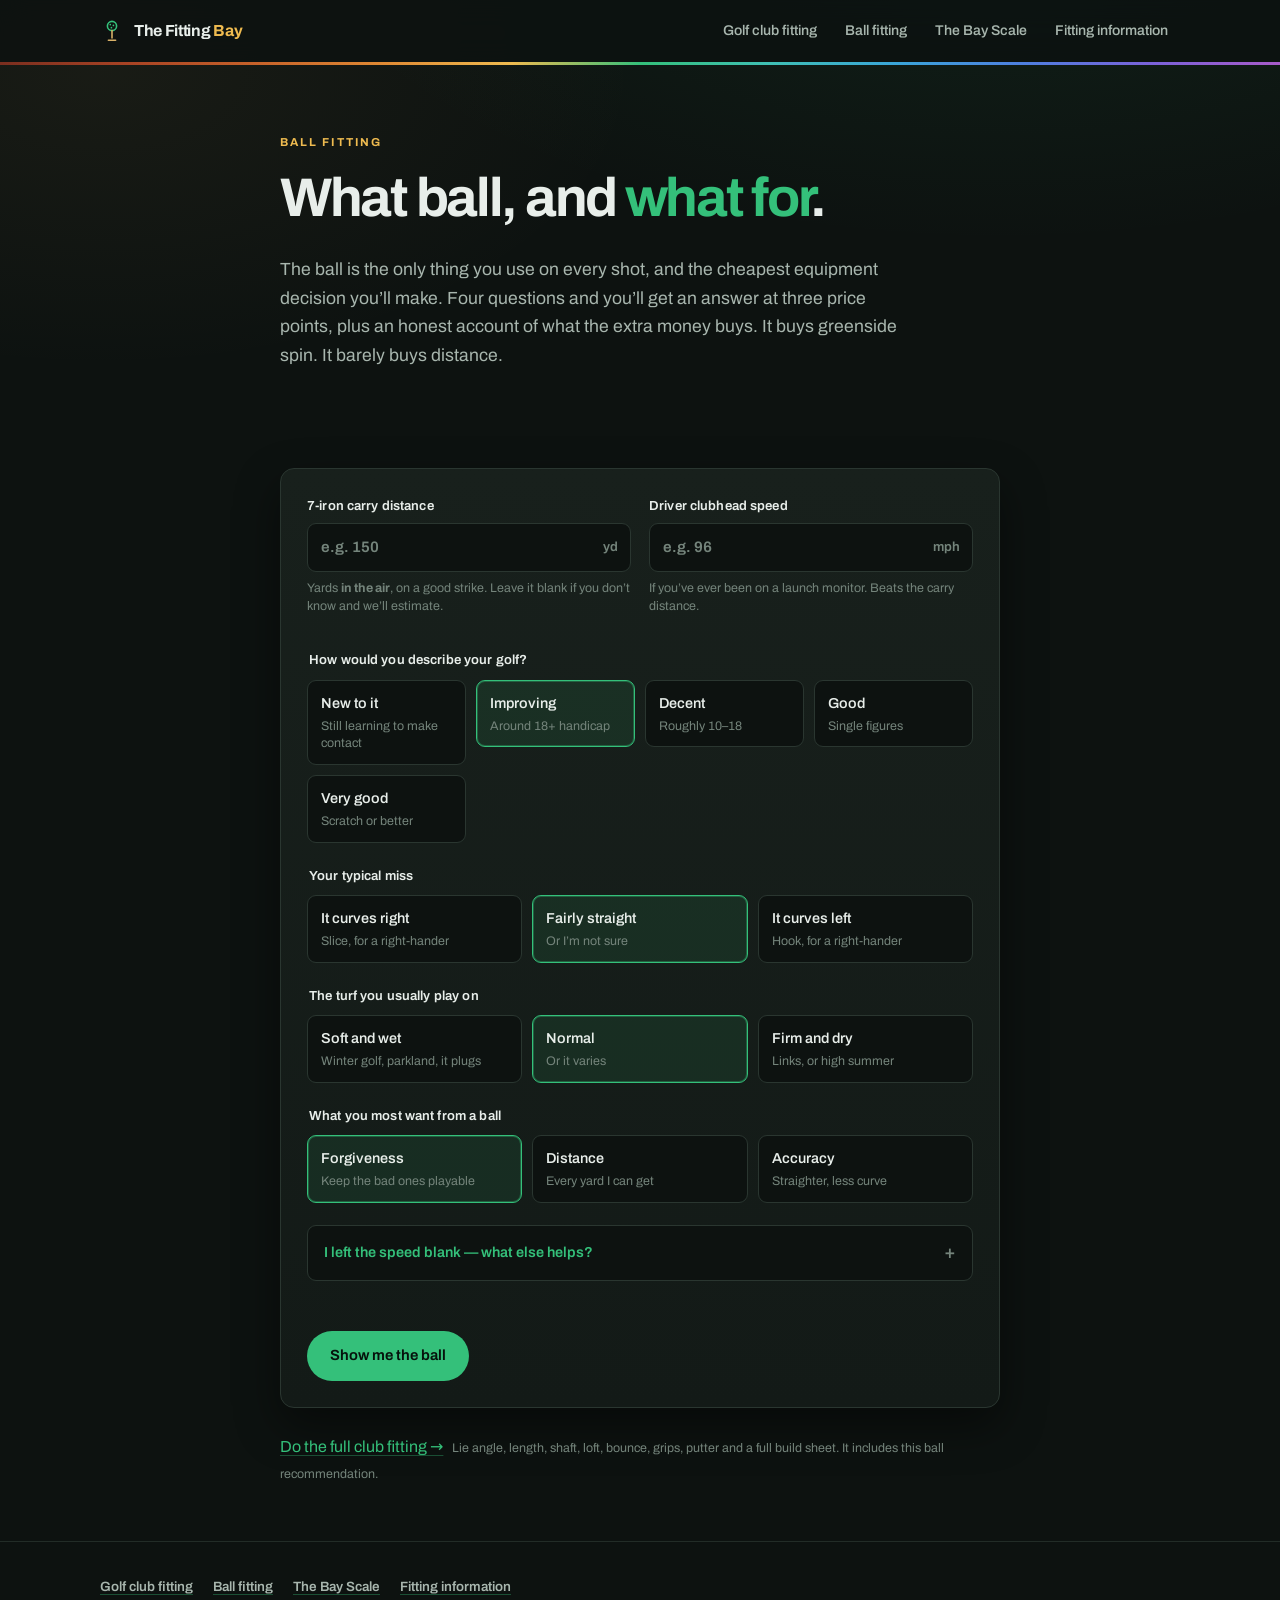
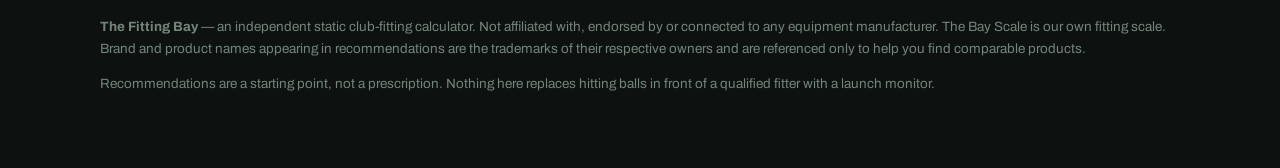
==== ball-fitting.html @ 331832bf "Ball fitting gets its own page, and the nav says what each tool is "Fitting tool" did not distinguis" ====
<!DOCTYPE html>
<html lang="en">
<head>
<meta charset="utf-8">
<meta name="viewport" content="width=device-width, initial-scale=1">
<title>Golf Ball Fitting — The Fitting Bay</title>
<meta name="description" content="A free golf ball fitting. Four questions and you get a ball recommendation at three price points, with what the extra money actually buys — greenside spin, not distance.">
<link rel="icon" href="favicon.svg?v=1" type="image/svg+xml">
<link rel="canonical" href="https://fittingbay.com/ball-fitting.html">
<meta property="og:type" content="website">
<meta property="og:site_name" content="The Fitting Bay">
<meta property="og:url" content="https://fittingbay.com/ball-fitting.html">
<meta property="og:title" content="Golf Ball Fitting — what you're actually paying for">
<meta property="og:description" content="Four questions. A ball recommendation at three price points, and an honest account of what the extra money buys.">
<meta property="og:image" content="https://fittingbay.com/og-image.png">
<meta name="twitter:card" content="summary_large_image">
<meta name="twitter:title" content="Golf Ball Fitting — The Fitting Bay">
<meta name="twitter:description" content="Four questions. A ball at three price points, and what the extra money actually buys.">
<meta name="theme-color" content="#0d1210">
<link rel="preload" href="fonts/archivo-latin.woff2" as="font" type="font/woff2" crossorigin>
<link rel="stylesheet" href="css/styles.css?v=6c5ef1ed">
</head>
<body>

<a class="skip-link" href="#top">Skip to content</a>

<header class="site-header">
  <div class="wrap">
    <a class="brand" href="index.html">
      <svg width="24" height="24" viewBox="0 0 24 24" fill="none" aria-hidden="true">
        <circle cx="12" cy="7" r="4.6" stroke="#34c07a" stroke-width="1.6"/>
        <circle cx="10.3" cy="5.6" r=".85" fill="#34c07a"/><circle cx="13.4" cy="6.4" r=".85" fill="#34c07a"/>
        <circle cx="11.4" cy="8.7" r=".85" fill="#34c07a"/>
        <path d="M12 11.6V19M8.4 21.2h7.2" stroke="#d9b168" stroke-width="1.6" stroke-linecap="round"/>
      </svg>
      <span>The Fitting <i>Bay</i></span>
    </a>
    <nav class="site-nav">
      <a href="index.html#fit">Golf club fitting</a>
      <a href="ball-fitting.html">Ball fitting</a>
      <a href="index.html#chart">The Bay Scale</a>
      <a href="fitting-information.html">Fitting information</a>
    </nav>
  </div>
  <div class="spectrum-rule" aria-hidden="true"></div>
</header>

<main id="top">

  <div class="hero">
    <div class="wrap narrow">
      <p class="eyebrow">Ball fitting</p>
      <h1>What ball, and <span>what for</span>.</h1>
      <p class="lede">The ball is the only thing you use on every shot, and the cheapest equipment decision you&rsquo;ll
        make. Four questions and you&rsquo;ll get an answer at three price points, plus an honest account of what the
        extra money buys. It buys greenside spin. It barely buys distance.</p>
    </div>
  </div>

  <section id="ball">
    <div class="wrap narrow">
      <div class="panel" style="padding:26px">
        <form id="ballForm" novalidate>

          <div class="field-grid" style="margin-bottom:22px">
            <div class="field">
              <label for="bIronCarry">7-iron carry distance</label>
              <label class="unit-input"><input type="number" id="bIronCarry" min="40" max="230" step="1" placeholder="e.g. 150" inputmode="numeric"><span>yd</span></label>
              <p class="hint">Yards <b>in the air</b>, on a good strike. Leave it blank if you don&rsquo;t know and
                we&rsquo;ll estimate.</p>
            </div>
            <div class="field">
              <label for="bDriverSpeed">Driver clubhead speed</label>
              <label class="unit-input"><input type="number" id="bDriverSpeed" min="40" max="145" step="0.5" placeholder="e.g. 96" inputmode="decimal"><span>mph</span></label>
              <p class="hint">If you&rsquo;ve ever been on a launch monitor. Beats the carry distance.</p>
            </div>
          </div>

          <fieldset style="border:0;padding:0;margin:0 0 22px">
            <legend class="field"><label style="display:block;margin-bottom:9px">How would you describe your golf?</label></legend>
            <div class="opts">
              <label class="opt"><input type="radio" name="bSkill" value="beginner"><span>New to it<em>Still learning to make contact</em></span></label>
              <label class="opt"><input type="radio" name="bSkill" value="high" checked><span>Improving<em>Around 18+ handicap</em></span></label>
              <label class="opt"><input type="radio" name="bSkill" value="mid"><span>Decent<em>Roughly 10&ndash;18</em></span></label>
              <label class="opt"><input type="radio" name="bSkill" value="low"><span>Good<em>Single figures</em></span></label>
              <label class="opt"><input type="radio" name="bSkill" value="scratch"><span>Very good<em>Scratch or better</em></span></label>
            </div>
          </fieldset>

          <fieldset style="border:0;padding:0;margin:0 0 22px">
            <legend class="field"><label style="display:block;margin-bottom:9px">Your typical miss</label></legend>
            <div class="opts">
              <label class="opt"><input type="radio" name="bShape" value="slice"><span>It curves right<em>Slice, for a right-hander</em></span></label>
              <label class="opt"><input type="radio" name="bShape" value="straight" checked><span>Fairly straight<em>Or I&rsquo;m not sure</em></span></label>
              <label class="opt"><input type="radio" name="bShape" value="hook"><span>It curves left<em>Hook, for a right-hander</em></span></label>
            </div>
          </fieldset>

          <fieldset style="border:0;padding:0;margin:0 0 22px">
            <legend class="field"><label style="display:block;margin-bottom:9px">The turf you usually play on</label></legend>
            <div class="opts">
              <label class="opt"><input type="radio" name="bTurf" value="soft"><span>Soft and wet<em>Winter golf, parkland, it plugs</em></span></label>
              <label class="opt"><input type="radio" name="bTurf" value="normal" checked><span>Normal<em>Or it varies</em></span></label>
              <label class="opt"><input type="radio" name="bTurf" value="firm"><span>Firm and dry<em>Links, or high summer</em></span></label>
            </div>
          </fieldset>

          <fieldset style="border:0;padding:0;margin:0 0 22px">
            <legend class="field"><label style="display:block;margin-bottom:9px">What you most want from a ball</label></legend>
            <div class="opts">
              <label class="opt"><input type="radio" name="bPriority" value="forgiveness" checked><span>Forgiveness<em>Keep the bad ones playable</em></span></label>
              <label class="opt"><input type="radio" name="bPriority" value="distance"><span>Distance<em>Every yard I can get</em></span></label>
              <label class="opt"><input type="radio" name="bPriority" value="accuracy"><span>Accuracy<em>Straighter, less curve</em></span></label>
            </div>
          </fieldset>

          <details class="how-to" style="margin-bottom:22px">
            <summary>I left the speed blank &mdash; what else helps?</summary>
            <div style="padding:4px 16px 18px">
              <p class="small muted" style="margin-bottom:14px">Only used if you gave us neither a carry distance nor a
                clubhead speed. Both are optional.</p>
              <div class="field-grid">
                <div class="field">
                  <label for="bAge">Age</label>
                  <input type="number" id="bAge" min="6" max="100" step="1" placeholder="e.g. 38" inputmode="numeric">
                </div>
                <div class="field">
                  <label style="margin-bottom:7px">Gender</label>
                  <div class="opts two">
                    <label class="opt"><input type="radio" name="bGender" value="male" checked><span>Male</span></label>
                    <label class="opt"><input type="radio" name="bGender" value="female"><span>Female</span></label>
                  </div>
                </div>
              </div>
            </div>
          </details>

          <p class="err" id="ballErr" style="margin:0 0 12px"></p>
          <button type="submit" class="btn btn-primary" id="ballSubmit">Show me the ball</button>
        </form>
      </div>

      <div id="ballResults" style="margin-top:24px"></div>

      <p style="margin-top:26px"><a href="index.html#fit">Do the full club fitting &rarr;</a>
        <span class="tiny">&nbsp; Lie angle, length, shaft, loft, bounce, grips, putter and a full build sheet.
        It includes this ball recommendation.</span></p>
    </div>
  </section>

</main>

<footer class="site-footer">
  <div class="wrap">
    <nav class="footer-nav">
      <a href="index.html">Golf club fitting</a>
      <a href="ball-fitting.html">Ball fitting</a>
      <a href="index.html#chart">The Bay Scale</a>
      <a href="fitting-information.html">Fitting information</a>
    </nav>
    <p><b>The Fitting Bay</b> &mdash; an independent static club-fitting calculator. Not affiliated with, endorsed by or
      connected to any equipment manufacturer. The Bay Scale is our own fitting scale. Brand and product names
      appearing in recommendations are the trademarks of their respective owners and are referenced only to help you
      find comparable products.</p>
    <p>Recommendations are a starting point, not a prescription. Nothing here replaces hitting balls in front of a
      qualified fitter with a launch monitor.</p>
  </div>
</footer>

<script src="js/fitting-engine.js?v=c2864dbc"></script>
<script src="js/app.js?v=b000e24d"></script>
</body>
</html>
---- css/styles.css ----
/* ==========================================================================
   The Fitting Bay — stylesheet
   ==========================================================================

   TYPE. Archivo, self-hosted, one variable file per style. It is chosen for
   its figures rather than its headlines, because almost everything on this
   site is a number: 37", 63.0 degrees, +1.3, 145 yd, #3EB8BF. A grotesque
   with unambiguous digits and real tabular figures matters more here than a
   characterful lowercase.

   Variable across 400-700, so every weight the site uses costs nothing extra
   over the one download. 35KB roman, 39KB italic, latin subset. No CDN and no
   build step: the files are in the repo and the page still opens from disk.

   COLOUR. The palette is the fitting scale. See below.
   ========================================================================== */

@font-face {
  font-family: 'Archivo';
  src: url('../fonts/archivo-latin.woff2') format('woff2');
  font-weight: 400 700;
  font-style: normal;
  font-display: swap;
}
@font-face {
  font-family: 'Archivo';
  src: url('../fonts/archivo-latin-italic.woff2') format('woff2');
  font-weight: 400 700;
  font-style: italic;
  font-display: swap;
}

:root {
  --bg:            #0d1210;
  --bg-2:          #131a17;
  --panel:         #18201c;
  --panel-2:       #1e2823;
  --line:          #2a3630;
  --line-soft:     #222c27;
  --ink:           #e8eeea;
  --ink-2:         #a8b6ae;
  --ink-3:         #74847b;
  --green:         #34c07a;   /* = Fairway, the LEVEL code */
  --green-deep:    #1f7d4d;
  --brass:         #efbb50;   /* = Gold, the F1 code */
  --brass-deep:    #a8823f;
  --red:           #e35d4f;
  --amber:         #e0a63c;
  --radius:        14px;
  --radius-sm:     9px;
  --shadow:        0 18px 45px rgba(0, 0, 0, .45);
  --maxw:          1120px;
  --sans: 'Archivo', ui-sans-serif, system-ui, -apple-system, "Segoe UI", Roboto, "Helvetica Neue", Arial, sans-serif;
  --mono: ui-monospace, SFMono-Regular, "SF Mono", Menlo, Consolas, "Liberation Mono", monospace;

  /* ---------- THE BAY SCALE ----------
     The site palette IS the fitting scale. These are the eleven codes the
     tool actually produces, so the colour on a section rule is the same
     colour a player can come out as. It is the one palette nobody else can
     copy without copying the scale underneath it.

     Note --green was already exactly Fairway; it had simply never been said.
     --brass is now Gold rather than an unrelated #d9b168, so both accents
     are derived rather than chosen. */
  --scale-rust:    #7A2E1F;   /* F5 */
  --scale-ember:   #A84324;   /* F4 */
  --scale-copper:  #C7622A;   /* F3 */
  --scale-amber:   #E08A34;   /* F2 */
  --scale-gold:    #EFBB50;   /* F1 */
  --scale-fairway: #34C07A;   /* LEVEL */
  --scale-teal:    #3FC0B4;   /* U1 */
  --scale-sky:     #3AA5D9;   /* U2 */
  --scale-cobalt:  #4F7FE0;   /* U3 */
  --scale-indigo:  #7B62D9;   /* U4 */
  --scale-violet:  #A85BC9;   /* U5 */

  --spectrum: linear-gradient(90deg,
    var(--scale-rust), var(--scale-ember), var(--scale-copper), var(--scale-amber),
    var(--scale-gold), var(--scale-fairway), var(--scale-teal), var(--scale-sky),
    var(--scale-cobalt), var(--scale-indigo), var(--scale-violet));
}

/* Numbers are the content here, so they line up by default rather than
   wherever a table happens to ask for it. */
body, input, select, button, table { font-variant-numeric: tabular-nums; }
/* Prose is the exception: proportional figures read better mid-sentence. */
p, li, .note, .why, .hint, .lede, .help { font-variant-numeric: normal; }

* { box-sizing: border-box; }

/* the hidden attribute must beat any flex/grid display rule below */
[hidden] { display: none !important; }

html { scroll-behavior: smooth; }

body {
  margin: 0;
  background:
    radial-gradient(1200px 620px at 78% -8%, rgba(52, 192, 122, .10), transparent 62%),
    radial-gradient(900px 500px at 8% 4%, rgba(217, 177, 104, .06), transparent 60%),
    var(--bg);
  color: var(--ink);
  font-family: var(--sans);
  font-size: 16px;
  line-height: 1.62;
  -webkit-font-smoothing: antialiased;
}

h1, h2, h3, h4 { line-height: 1.16; margin: 0 0 .5em; font-weight: 650; letter-spacing: -.02em; }
h1 { font-size: clamp(2.1rem, 5vw, 3.4rem); letter-spacing: -.035em; }
h2 { font-size: clamp(1.5rem, 3vw, 2.05rem); letter-spacing: -.03em; }
h3 { font-size: 1.16rem; }
h4 { font-size: .96rem; }
p  { margin: 0 0 1em; }
a  { color: var(--green); text-decoration-color: rgba(52,192,122,.35); text-underline-offset: 3px; }
a:hover { color: #56d494; }

.wrap { width: 100%; max-width: var(--maxw); margin: 0 auto; padding: 0 20px; }
.narrow { max-width: 760px; }

.eyebrow {
  font-size: .72rem; font-weight: 700; letter-spacing: .16em;
  text-transform: uppercase; color: var(--brass); margin: 0 0 .9rem;
}
.lede { font-size: 1.1rem; color: var(--ink-2); max-width: 62ch; }
.muted { color: var(--ink-2); }
.small { font-size: .86rem; }
.tiny  { font-size: .78rem; color: var(--ink-3); }

/* ---------- header ---------- */
.site-header {
  position: sticky; top: 0; z-index: 40;
  backdrop-filter: blur(14px);
  background: rgba(13, 18, 16, .82);
  border-bottom: 1px solid var(--line-soft);
}
.site-header .wrap { display: flex; align-items: center; gap: 22px; height: 62px; }
.brand { display: flex; align-items: center; gap: 10px; font-weight: 700; letter-spacing: -.02em; color: var(--ink); text-decoration: none; }
.brand svg { flex: none; }
.brand span i { font-style: normal; color: var(--brass); }
.site-nav { margin-left: auto; display: flex; gap: 4px; flex-wrap: wrap; }
.site-nav a {
  color: var(--ink-2); text-decoration: none; font-size: .88rem; font-weight: 550;
  padding: 7px 12px; border-radius: 999px;
}
.site-nav a:hover { color: var(--ink); background: var(--panel-2); }

/* ---------- hero ---------- */
.hero { padding: 68px 0 40px; }
.hero-split .wrap { display: grid; grid-template-columns: minmax(0, 1fr) minmax(0, 470px); gap: 20px 54px; align-items: center; }
.hero-copy { min-width: 0; }
.hero h1 span { color: var(--green); }
/* The chart is the best-looking thing we own and it used to sit 900px down the
   page. It fills the dead right-hand column and shows what the tool is before
   anyone has read a word. */
.hero-figure { min-width: 0; margin: 0; }
.hero-figure .panel { padding: 14px; }
.hero-figure figcaption { font-size: .76rem; color: var(--ink-3); margin-top: 11px; line-height: 1.5; }
.hero-figure figcaption b { color: var(--ink-2); font-weight: 600; }
.hero-stats { display: flex; flex-wrap: wrap; gap: 26px; margin-top: 30px; }
.hero-stats div { border-left: 2px solid var(--green-deep); padding-left: 13px; }
.hero-stats b { display: block; font-size: 1.5rem; letter-spacing: -.02em; }
.hero-stats span { font-size: .78rem; color: var(--ink-3); text-transform: uppercase; letter-spacing: .1em; }

/* ---------- generic surfaces ---------- */
.panel {
  background: linear-gradient(180deg, var(--panel), var(--bg-2));
  border: 1px solid var(--line);
  border-radius: var(--radius);
  box-shadow: var(--shadow);
}
section { padding: 40px 0; }
.section-head { margin-bottom: 26px; }

/* ---------- wizard ---------- */
.wizard { padding: 0; overflow: hidden; }
.wizard-top { padding: 22px 26px 0; border-bottom: 1px solid var(--line-soft); }
.progress-track { display: flex; gap: 6px; margin: 14px 0 0; padding-bottom: 18px; }
.progress-track i {
  flex: 1; height: 4px; border-radius: 3px; background: var(--line);
  transition: background .3s ease;
}
.progress-track i.done { background: var(--green-deep); }
.progress-track i.now  { background: var(--green); }
.step-meta { display: flex; justify-content: space-between; align-items: baseline; gap: 14px; }
.step-meta .count { font-size: .74rem; letter-spacing: .14em; text-transform: uppercase; color: var(--ink-3); white-space: nowrap; }

.step { display: none; padding: 26px; }
.step.active { display: block; animation: fade .28s ease; }
@keyframes fade { from { opacity: 0; transform: translateY(6px); } to { opacity: 1; transform: none; } }
.step h3 { margin-bottom: .25em; }
.step > p.help { color: var(--ink-2); font-size: .93rem; margin-bottom: 22px; }

.field-grid { display: grid; grid-template-columns: repeat(auto-fit, minmax(215px, 1fr)); gap: 18px; }
.field { display: flex; flex-direction: column; gap: 7px; }
.field label { font-size: .82rem; font-weight: 620; letter-spacing: .01em; color: var(--ink); }
.field .hint { font-size: .78rem; color: var(--ink-3); line-height: 1.45; }
.field-wide { grid-column: 1 / -1; }

input[type="number"], input[type="text"], select {
  width: 100%; padding: 11px 13px;
  background: var(--bg); color: var(--ink);
  border: 1px solid var(--line); border-radius: var(--radius-sm);
  font: inherit; font-size: .95rem;
}
input:focus, select:focus {
  outline: none; border-color: var(--green);
  box-shadow: 0 0 0 3px rgba(52, 192, 122, .16);
}
input::placeholder { color: var(--ink-3); }
select { appearance: none; background-image: linear-gradient(45deg, transparent 50%, var(--ink-3) 50%), linear-gradient(135deg, var(--ink-3) 50%, transparent 50%); background-position: calc(100% - 19px) 50%, calc(100% - 14px) 50%; background-size: 5px 5px, 5px 5px; background-repeat: no-repeat; padding-right: 34px; }

.dual { display: grid; grid-template-columns: 1fr 1fr; gap: 10px; }

/* segmented option cards */
.opts { display: grid; grid-template-columns: repeat(auto-fit, minmax(150px, 1fr)); gap: 10px; }
.opts.two { grid-template-columns: repeat(auto-fit, minmax(210px, 1fr)); }
.opt { position: relative; }
.opt input { position: absolute; opacity: 0; pointer-events: none; }
.opt span {
  display: block; cursor: pointer; padding: 11px 13px;
  border: 1px solid var(--line); border-radius: var(--radius-sm);
  background: var(--bg); font-size: .9rem; font-weight: 560;
  transition: border-color .16s, background .16s, transform .16s;
}
.opt span em { display: block; font-style: normal; font-weight: 400; font-size: .78rem; color: var(--ink-3); margin-top: 3px; line-height: 1.4; }
.opt span:hover { border-color: var(--ink-3); }
.opt input:checked + span {
  border-color: var(--green); background: rgba(52, 192, 122, .1);
  box-shadow: inset 0 0 0 1px rgba(52,192,122,.35);
}
.opt input:focus-visible + span { box-shadow: 0 0 0 3px rgba(52,192,122,.25); }

.unit-toggle { display: inline-flex; border: 1px solid var(--line); border-radius: 999px; overflow: hidden; }
.unit-toggle label { position: relative; }
.unit-toggle input { position: absolute; opacity: 0; }
.unit-toggle span { display: block; padding: 6px 16px; font-size: .8rem; cursor: pointer; color: var(--ink-2); font-weight: 600; }
.unit-toggle input:checked + span { background: var(--green); color: #08130d; }

.step-nav { display: flex; gap: 10px; align-items: center; padding: 0 26px 26px; }
.step-nav .spacer { flex: 1; }

.btn {
  display: inline-flex; align-items: center; gap: 8px; justify-content: center;
  padding: 12px 22px; border-radius: 999px; border: 1px solid transparent;
  font: inherit; font-size: .92rem; font-weight: 640; cursor: pointer;
  transition: transform .12s ease, background .16s, border-color .16s;
}
.btn:active { transform: translateY(1px); }
.btn-primary { background: var(--green); color: #06120c; }
.btn-primary:hover { background: #48d68e; }
.btn-ghost { background: transparent; border-color: var(--line); color: var(--ink-2); }
.btn-ghost:hover { border-color: var(--ink-3); color: var(--ink); }
.btn-brass { background: var(--brass); color: #1a1305; }
.btn-brass:hover { background: #e6c07c; }
.btn[disabled] { opacity: .45; cursor: not-allowed; }

.err { color: var(--red); font-size: .84rem; margin: 0 26px 14px; min-height: 1.2em; }

/* ---------- results ---------- */
#results { display: none; }
#results.show { display: block; }

.verdict {
  display: grid; grid-template-columns: minmax(0, 1.15fr) minmax(0, 1fr);
  gap: 0; overflow: hidden; margin-bottom: 24px;
}
.verdict-main { padding: 30px; }
.dot-badge {
  display: inline-flex; align-items: center; gap: 12px;
  padding: 10px 20px 10px 12px; border-radius: 999px;
  background: var(--bg); border: 1px solid var(--line); margin-bottom: 18px;
}
.dot-badge .dot {
  width: 34px; height: 34px; border-radius: 50%;
  border: 2px solid rgba(255,255,255,.22); flex: none;
}
/* Bay Scale code chip */
.code-chip {
  flex: none; display: inline-grid; place-items: center;
  min-width: 52px; height: 38px; padding: 0 10px;
  border-radius: 9px; font-weight: 800; font-size: 1.02rem;
  letter-spacing: .04em; box-shadow: inset 0 0 0 1px rgba(255,255,255,.18);
}
.code-chip.sm { min-width: 40px; height: 26px; font-size: .8rem; border-radius: 6px; }
.dot-badge b { font-size: 1.15rem; letter-spacing: -.02em; }
.dot-badge em { font-style: normal; color: var(--ink-2); font-size: .86rem; display: block; margin-top: -2px; }

/* auto-fit left a 3 + 1 orphan at most column widths. Two clean cases
   instead: 2 x 2, or 4 across when there is genuinely room. */
.spec-row { display: grid; grid-template-columns: repeat(2, minmax(0, 1fr)); gap: 2px; background: var(--line-soft); border-radius: var(--radius-sm); overflow: hidden; }
@media (min-width: 1080px) { .spec-row { grid-template-columns: repeat(4, minmax(0, 1fr)); } }
.spec-cell { background: var(--panel-2); padding: 14px 16px; }
.spec-cell span { display: block; font-size: .7rem; letter-spacing: .12em; text-transform: uppercase; color: var(--ink-3); margin-bottom: 4px; }
.spec-cell b { font-size: 1.22rem; letter-spacing: -.02em; display: block; }
.spec-cell i { font-style: normal; font-size: .78rem; color: var(--ink-3); }

.verdict-chart { background: var(--bg); border-left: 1px solid var(--line); padding: 22px; display: flex; flex-direction: column; }
.verdict-chart h4 { color: var(--ink-2); font-size: .74rem; letter-spacing: .13em; text-transform: uppercase; margin-bottom: 12px; }
.verdict-chart svg { width: 100%; height: auto; display: block; }

.cards { display: grid; grid-template-columns: repeat(auto-fit, minmax(320px, 1fr)); gap: 18px; }
.card { padding: 24px; }
.card h3 { display: flex; align-items: center; gap: 9px; margin-bottom: 14px; }
.card h3 .ico { width: 26px; height: 26px; border-radius: 7px; background: rgba(52,192,122,.14); color: var(--green); display: grid; place-items: center; font-size: .78rem; flex: none; }
.card .kv { display: flex; justify-content: space-between; gap: 16px; padding: 9px 0; border-bottom: 1px dashed var(--line-soft); font-size: .92rem; }
.card .kv:last-of-type { border-bottom: 0; }
.card .kv span { color: var(--ink-2); }
.card .kv b { text-align: right; font-weight: 620; }
.card .why { font-size: .88rem; color: var(--ink-2); margin-top: 14px; padding-top: 14px; border-top: 1px solid var(--line-soft); }
.card ul { margin: 12px 0 0; padding-left: 18px; font-size: .88rem; color: var(--ink-2); }
.card ul li { margin-bottom: 7px; }
.card ul li::marker { color: var(--green-deep); }

.pill { display: inline-block; padding: 3px 10px; border-radius: 999px; font-size: .74rem; font-weight: 650; letter-spacing: .02em; background: rgba(52,192,122,.13); color: var(--green); border: 1px solid rgba(52,192,122,.25); }
.pill.brass { background: rgba(217,177,104,.13); color: var(--brass); border-color: rgba(217,177,104,.28); }
.pill.warn  { background: rgba(224,166,60,.13); color: var(--amber); border-color: rgba(224,166,60,.3); }

/* Green is reserved for good news. A plain note is neutral small print, which
   is what most of them are; .good is a result in your favour; .warn is a
   caution. Three states, three colours, no overlap. */
.note { border-left: 3px solid var(--line); background: rgba(255,255,255,.022); padding: 12px 16px; border-radius: 0 8px 8px 0; font-size: .89rem; color: var(--ink-2); margin: 14px 0 0; }
.note.good { border-left-color: var(--green-deep); background: rgba(52,192,122,.05); }
.note.warn { border-left-color: var(--amber); background: rgba(224,166,60,.06); }

table { width: 100%; border-collapse: collapse; font-size: .88rem; }
th, td { text-align: left; padding: 9px 12px; border-bottom: 1px solid var(--line-soft); }
th { font-size: .72rem; letter-spacing: .1em; text-transform: uppercase; color: var(--ink-3); font-weight: 700; }
td.num, th.num { text-align: right; font-variant-numeric: tabular-nums; }
tbody tr:hover { background: rgba(255,255,255,.02); }
.table-scroll { overflow-x: auto; margin: 0 -4px; }

.gap-ok   { color: var(--green); }
.gap-wide { color: var(--amber); }
.gap-tight{ color: var(--red); }

/* ---------- reference library ---------- */
details.ref {
  border: 1px solid var(--line); border-radius: var(--radius);
  background: var(--panel); margin-bottom: 12px; overflow: hidden;
}
details.ref > summary {
  cursor: pointer; padding: 16px 20px; font-weight: 620; list-style: none;
  display: flex; align-items: center; gap: 12px;
}
details.ref > summary::-webkit-details-marker { display: none; }
details.ref > summary::after { content: '+'; margin-left: auto; color: var(--ink-3); font-size: 1.2rem; line-height: 1; }
details.ref[open] > summary::after { content: '−'; }
details.ref[open] > summary { border-bottom: 1px solid var(--line-soft); }
details.ref .ref-body { padding: 18px 20px 22px; }
details.ref .ref-body > *:last-child { margin-bottom: 0; }
summary .tag { font-size: .7rem; letter-spacing: .1em; text-transform: uppercase; color: var(--ink-3); font-weight: 700; }

/* ---------- full chart ---------- */
#chartFull { overflow-x: auto; }
#chartFull svg { min-width: 720px; }

/* ---------- footer ---------- */
.site-footer { border-top: 1px solid var(--line-soft); padding: 34px 0 60px; color: var(--ink-3); font-size: .84rem; }
.site-footer a { color: var(--ink-2); }

/* ---------- responsive ---------- */
@media (max-width: 980px) {
  .hero-split .wrap { grid-template-columns: 1fr; }
  .hero-figure { max-width: 540px; }
}
@media (max-width: 860px) {
  .verdict { grid-template-columns: 1fr; }
  .verdict-chart { border-left: 0; border-top: 1px solid var(--line); }
  .hero { padding: 46px 0 28px; }
  /* The nav used to be display:none here, with no hamburger to replace it, so
     a phone could not reach the other two pages at all. It wraps onto a second
     row instead, and scrolls sideways if it ever outgrows one. */
  .site-header .wrap {
    height: auto; flex-wrap: wrap; gap: 0; padding-top: 11px; padding-bottom: 2px;
  }
  /* Wrap rather than scroll. A four-item nav in Archivo overruns 390px, and
     a link that has scrolled off the edge is a link nobody clicks — which is
     the bug this whole block exists to fix. Two rows beats hidden. */
  .site-nav {
    margin-left: 0; width: 100%; flex-wrap: wrap; gap: 2px;
    margin-top: 8px; padding-bottom: 8px;
  }
  .site-nav a { white-space: nowrap; padding: 6px 10px; font-size: .82rem; }
  .site-nav a:first-child { padding-left: 0; }
}
@media (max-width: 520px) {
  .step, .verdict-main, .card { padding: 20px; }
  .step-nav { padding: 0 20px 20px; }
}

/* ---------- print ---------- */
@media print {
  body { background: #fff; color: #111; }
  .site-header, .site-footer, .hero, #wizardSection, .no-print, .site-nav { display: none !important; }
  #results { display: block !important; }
  .panel, .card, .verdict { box-shadow: none; border: 1px solid #ccc; background: #fff !important; }
  .card, .verdict { break-inside: avoid; }
  .verdict-chart { border-left: 1px solid #ccc; }
  h1, h2, h3, h4, b, td, th { color: #111 !important; }
  .muted, .small, .tiny, .card .kv span, .card .why, .card ul { color: #444 !important; }
  a { color: #111 !important; }
}

/* Bay Scale formula callout */
.formula {
  background: var(--bg); border: 1px solid var(--line); border-left: 3px solid var(--green);
  border-radius: 0 var(--radius-sm) var(--radius-sm) 0;
  padding: 14px 18px; font-size: .95rem; line-height: 1.7;
}
.formula b { color: var(--green); }

/* ---------- audit: "check the clubs you already own" ---------- */
.audit-headline {
  font-size: 1.06rem; line-height: 1.55; color: var(--ink);
  border-left: 3px solid var(--green); padding: 12px 0 12px 16px; margin: 4px 0 20px;
}
.audit-summary {
  display: grid; grid-template-columns: repeat(auto-fit, minmax(140px, 1fr));
  gap: 2px; background: var(--line-soft); border-radius: var(--radius-sm);
  overflow: hidden; margin-bottom: 22px;
}
.audit-summary div { background: var(--panel-2); padding: 12px 14px; }
.audit-summary span {
  display: block; font-size: .68rem; letter-spacing: .11em;
  text-transform: uppercase; color: var(--ink-3); margin-bottom: 3px;
}
.audit-summary b { font-size: 1.16rem; letter-spacing: -.02em; }

.findings { display: flex; flex-direction: column; gap: 12px; }
.finding {
  border: 1px solid var(--line); border-left-width: 3px;
  border-radius: 0 var(--radius-sm) var(--radius-sm) 0;
  background: var(--bg); padding: 16px 18px;
}
.finding.sev-high    { border-left-color: var(--red); }
.finding.sev-medium  { border-left-color: var(--amber); }
.finding.sev-low     { border-left-color: var(--ink-3); }
.finding.sev-ok      { border-left-color: var(--green-deep); }
.finding.sev-unknown { border-left-color: var(--line); }

.finding-head { display: flex; align-items: flex-start; gap: 12px; flex-wrap: wrap; }
.finding-n {
  flex: none; width: 24px; height: 24px; border-radius: 7px;
  display: grid; place-items: center; font-size: .78rem; font-weight: 800;
  background: var(--panel-2); color: var(--ink-2);
}
.finding-n.ok  { background: rgba(52,192,122,.16); color: var(--green); }
.finding-n.unk { background: var(--panel-2); color: var(--ink-3); }
.finding-title { flex: 1; min-width: 170px; }
.finding-title b { display: block; font-size: 1rem; letter-spacing: -.01em; }
.finding-diff { font-size: .85rem; color: var(--ink-2); font-variant-numeric: tabular-nums; }
.finding-diff em { font-style: normal; color: var(--green); padding: 0 3px; }
.finding-tags { display: flex; align-items: center; gap: 8px; flex-wrap: wrap; }
.finding-tags .cost {
  font-size: .8rem; font-weight: 620; color: var(--ink);
  background: var(--panel-2); border: 1px solid var(--line);
  padding: 3px 10px; border-radius: 999px; white-space: nowrap;
}
.finding-detail { font-size: .9rem; color: var(--ink-2); margin: 12px 0 0; }
.finding-fix { font-size: .9rem; margin: 10px 0 0; }
.finding-fix b { color: var(--green); }
.finding-caveat { font-size: .82rem; color: var(--ink-3); margin: 8px 0 0; font-style: italic; }

details.audit-group {
  margin-top: 16px; border: 1px solid var(--line);
  border-radius: var(--radius-sm); background: var(--bg);
}
details.audit-group > summary {
  cursor: pointer; padding: 13px 16px; list-style: none;
  font-size: .92rem; display: flex; align-items: center; gap: 8px; flex-wrap: wrap;
}
details.audit-group > summary::-webkit-details-marker { display: none; }
details.audit-group > summary::after { content: '+'; margin-left: auto; color: var(--ink-3); font-size: 1.15rem; }
details.audit-group[open] > summary::after { content: '−'; }
details.audit-group > div { padding: 0 16px 16px; display: flex; flex-direction: column; gap: 10px; }
details.audit-group .finding { background: var(--panel-2); }

@media (max-width: 560px) {
  .finding-tags { width: 100%; padding-left: 36px; }
}
@media print {
  #auditIntro, #auditPanel { display: none !important; }
  .finding { break-inside: avoid; background: #fff !important; border-color: #ccc; }
  .audit-summary div { background: #fff !important; }
  details.audit-group > div { display: block !important; }
  details.audit-group .finding { background: #fff !important; }
}

/* ---------- share link ---------- */
.share-note { margin: -10px 0 20px; }
.share-note p { margin: 0 0 8px; }
#shareFallback { display: flex; flex-direction: column; gap: 6px; max-width: 640px; }
#shareFallback input {
  font-family: var(--mono); font-size: .8rem; padding: 9px 12px;
}

/* replace-rather-than-repair callout */
.finding.is-replace {
  border-color: var(--brass); border-left-color: var(--brass);
  background: linear-gradient(180deg, rgba(217,177,104,.09), rgba(217,177,104,.03));
}
.finding.is-replace .finding-n { background: rgba(217,177,104,.2); color: var(--brass); }
.finding.is-replace .finding-fix b { color: var(--brass); }
details.audit-group.superseded .finding { opacity: .72; }
details.audit-group.superseded .finding:hover { opacity: 1; }

/* restored-draft notice */
.draft-notice {
  display: flex; align-items: center; gap: 12px; flex-wrap: wrap;
  margin: 0 26px 14px; padding: 10px 14px;
  background: rgba(52,192,122,.07); border: 1px solid rgba(52,192,122,.24);
  border-radius: var(--radius-sm); font-size: .86rem; color: var(--ink-2);
}
.draft-notice button {
  margin-left: auto; background: none; border: 0; padding: 0;
  color: var(--green); font: inherit; font-weight: 620; cursor: pointer;
  text-decoration: underline; text-underline-offset: 3px;
}
@media (max-width: 520px) { .draft-notice { margin: 0 20px 14px; } }

/* ---------- measurement diagram + how-to ---------- */
.diagram { width: 100%; height: auto; display: block; }
details.how-to {
  margin: 16px 0 18px; border: 1px solid var(--line);
  border-radius: var(--radius-sm); background: var(--bg);
}
details.how-to > summary {
  cursor: pointer; padding: 12px 16px; list-style: none;
  font-size: .9rem; font-weight: 600; color: var(--green);
  display: flex; align-items: center; gap: 8px;
}
details.how-to > summary::-webkit-details-marker { display: none; }
details.how-to > summary::after { content: '+'; margin-left: auto; color: var(--ink-3); font-size: 1.15rem; }
details.how-to[open] > summary::after { content: '−'; }
.how-to-body {
  padding: 4px 16px 18px; display: grid;
  grid-template-columns: minmax(220px, 300px) 1fr; gap: 22px; align-items: start;
}
.mistakes { margin: 8px 0 0; padding-left: 18px; font-size: .87rem; color: var(--ink-2); }
.mistakes li { margin-bottom: 9px; }
.mistakes li::marker { color: var(--amber); }
.wtf-live {
  border-left: 3px solid var(--amber); background: rgba(224,166,60,.07);
  padding: 11px 14px; border-radius: 0 8px 8px 0; color: var(--ink-2) !important;
  font-size: .85rem !important; margin: 4px 0 0;
}
@media (max-width: 700px) { .how-to-body { grid-template-columns: 1fr; } }

/* ---------- sensitivity line ---------- */
.sens-line {
  font-size: .87rem; color: var(--ink-2); margin: 14px 0 0;
  padding-left: 13px; border-left: 2px solid var(--amber);
}
.sens-line.ok { border-left-color: var(--green-deep); }
.sens-line b { color: var(--ink); }

/* ---------- shaft shortlist ---------- */
.shaft-list { list-style: none; margin: 10px 0 0; padding: 0; }
.shaft-list li {
  padding: 9px 0; border-bottom: 1px dashed var(--line-soft);
  display: flex; justify-content: space-between; gap: 14px; flex-wrap: wrap;
}
.shaft-list li:last-child { border-bottom: 0; }
.shaft-list b { font-size: .92rem; font-weight: 620; }
.shaft-list span { font-size: .8rem; color: var(--ink-3); text-align: right; }
.shaft-list em { font-style: normal; color: var(--green); }

/* ---------- editable carry table ---------- */
.carry-input {
  width: 82px; padding: 5px 8px; text-align: right;
  font-variant-numeric: tabular-nums; font-size: .88rem;
}
tr.measured .carry-input { border-color: var(--green); background: rgba(52,192,122,.07); }
tr.measured .pill { font-size: .64rem; padding: 1px 7px; vertical-align: middle; }

/* ---------- budget plan ---------- */
.budget-plan {
  border: 1px solid var(--brass); border-radius: var(--radius-sm);
  background: linear-gradient(180deg, rgba(217,177,104,.09), rgba(217,177,104,.02));
  padding: 18px 20px; margin: 0 0 22px;
}
.budget-plan h4 { color: var(--brass); margin-bottom: .5em; font-size: 1.02rem; }
.budget-plan p { font-size: .92rem; margin: 0 0 12px; }
.plan-list { margin: 0; padding-left: 20px; }
.plan-list li { margin-bottom: 7px; font-size: .92rem; }
.plan-list li::marker { color: var(--brass); font-weight: 700; }
.plan-list span { display: block; font-size: .8rem; color: var(--ink-3); }

/* ---------- saved profiles ---------- */
.profile-bar {
  display: flex; align-items: center; gap: 10px; flex-wrap: wrap;
  margin-bottom: 14px; padding: 10px 14px;
  border: 1px solid var(--line); border-radius: var(--radius-sm); background: var(--panel);
}
.profile-bar select { width: auto; min-width: 170px; padding: 7px 30px 7px 11px; font-size: .86rem; }
.profile-bar .btn { padding: 7px 14px; font-size: .82rem; }
.save-fit { margin: -6px 0 18px; }
.save-fit > div { display: flex; gap: 8px; margin-top: 6px; flex-wrap: wrap; }
.save-fit input { max-width: 260px; }
.save-fit .btn { padding: 9px 18px; font-size: .86rem; }

@media print {
  .profile-bar, .save-fit, .how-to, #carryReset { display: none !important; }
  .carry-input { border: 0 !important; background: none !important; padding: 0 !important; width: auto; }
  .budget-plan { background: #fff !important; break-inside: avoid; }
}

/* ---------- accessibility ---------- */
.skip-link {
  position: absolute; left: -9999px; top: 0; z-index: 100;
  background: var(--green); color: #06120c; padding: 12px 20px;
  font-weight: 650; border-radius: 0 0 var(--radius-sm) 0; text-decoration: none;
}
.skip-link:focus { left: 0; }
:focus-visible { outline: 2px solid var(--green); outline-offset: 2px; }
#stepTitle:focus { outline: none; }
#stepTitle:focus-visible { outline: 2px solid var(--green); outline-offset: 4px; }
@media (prefers-reduced-motion: reduce) {
  html { scroll-behavior: auto; }
  .step.active { animation: none; }
  * { transition-duration: .01ms !important; }
}

/* carry inputs: spinners eat the digits at narrow widths */
.carry-input { -moz-appearance: textfield; appearance: textfield; }
.carry-input::-webkit-outer-spin-button,
.carry-input::-webkit-inner-spin-button { -webkit-appearance: none; margin: 0; }
@media (max-width: 560px) { .carry-input { width: 68px; padding: 5px 6px; } }

/* club-selection chips (checkbox variant of .opts) */
.opts.chips { grid-template-columns: repeat(auto-fit, minmax(104px, 1fr)); gap: 8px; }
.opts.chips .opt span { padding: 9px 10px; text-align: center; font-size: .85rem; }

/* ---------- the lie bench ---------- */
.bench-controls {
  display: grid; grid-template-columns: repeat(auto-fit, minmax(240px, 1fr));
  gap: 20px; margin-bottom: 20px;
}
.bench-controls label { display: flex; flex-direction: column; gap: 9px; }
.bench-controls span {
  font-size: .8rem; font-weight: 620; color: var(--ink-2);
  display: flex; justify-content: space-between; gap: 12px; align-items: baseline;
}
.bench-controls span b { color: var(--green); font-variant-numeric: tabular-nums; font-size: .86rem; }
.bench-controls input[type="range"] {
  -webkit-appearance: none; appearance: none; width: 100%; height: 5px;
  background: var(--line); border-radius: 3px; outline: none; padding: 0; border: 0;
}
.bench-controls input[type="range"]::-webkit-slider-thumb {
  -webkit-appearance: none; appearance: none; width: 20px; height: 20px;
  border-radius: 50%; background: var(--green); cursor: grab;
  border: 3px solid var(--bg); box-shadow: 0 0 0 1px var(--green);
}
.bench-controls input[type="range"]::-moz-range-thumb {
  width: 20px; height: 20px; border-radius: 50%; background: var(--green);
  cursor: grab; border: 3px solid var(--bg); box-shadow: 0 0 0 1px var(--green);
}
.bench-controls input[type="range"]:focus-visible { box-shadow: 0 0 0 3px rgba(52,192,122,.3); }

.bench-panels {
  display: grid; grid-template-columns: repeat(auto-fit, minmax(290px, 1fr));
  gap: 16px;
}
.bench-panels > div {
  background: var(--bg); border: 1px solid var(--line);
  border-radius: var(--radius-sm); padding: 10px;
}
.bench-svg { width: 100%; height: auto; display: block; }

.bench-meters {
  display: grid; grid-template-columns: repeat(auto-fit, minmax(220px, 1fr));
  gap: 18px; margin-top: 18px;
}
.bench-meters > div { display: grid; grid-template-columns: 1fr auto; gap: 4px 12px; align-items: center; }
.bench-meters span {
  grid-column: 1 / -1; font-size: .74rem; letter-spacing: .09em;
  text-transform: uppercase; color: var(--ink-3);
}
.bench-meters .meter {
  height: 10px; background: var(--line); border-radius: 5px; overflow: hidden;
}
.bench-meters .meter i { display: block; height: 100%; border-radius: 5px; transition: width .18s ease; }
.bench-meters b { font-size: 1.05rem; font-variant-numeric: tabular-nums; min-width: 62px; text-align: right; }

.bench-read {
  margin: 18px 0 0; padding: 13px 16px; font-size: .9rem; color: var(--ink-2);
  background: rgba(52,192,122,.06); border-left: 3px solid var(--green);
  border-radius: 0 8px 8px 0;
}
.bench-read b { color: var(--ink); }
.bench-foot { margin: 12px 0 0; }
.bench-foot code {
  font-family: var(--mono); font-size: .92em; background: var(--bg);
  padding: 1px 5px; border-radius: 4px; border: 1px solid var(--line);
}
@media print { .bench-controls { display: none; } }

/* ---------- collapsible result sections ---------- */
details.result-group {
  border: 1px solid var(--line); border-radius: var(--radius);
  background: var(--panel); margin-bottom: 18px; overflow: hidden;
}
details.result-group > summary {
  cursor: pointer; padding: 16px 20px; list-style: none;
  display: flex; align-items: baseline; gap: 10px; flex-wrap: wrap;
  font-size: 1rem;
}
details.result-group > summary::-webkit-details-marker { display: none; }
details.result-group > summary::after {
  content: 'Show'; margin-left: auto; color: var(--green);
  font-size: .82rem; font-weight: 620; white-space: nowrap;
}
details.result-group[open] > summary::after { content: 'Hide'; }
details.result-group[open] > summary { border-bottom: 1px solid var(--line-soft); }
details.result-group > summary:hover { background: rgba(255,255,255,.02); }
.result-group-body { padding: 18px; }
.result-group-body > .panel.card { box-shadow: none; border: 0; padding: 0; background: none; }
.result-group-body .cards { margin: 0; }

.bench-intro {
  font-size: .92rem; color: var(--ink-2); margin: 0 0 18px;
  padding-left: 14px; border-left: 3px solid var(--green);
}

/* ---------- recommended bag ---------- */
.bag-count {
  display: inline-flex; align-items: baseline; gap: 8px;
  background: var(--bg); border: 1px solid var(--line);
  border-radius: 999px; padding: 7px 18px; margin: 4px 0 16px;
}
.bag-count b { font-size: 1.35rem; letter-spacing: -.02em; color: var(--green); }
.bag-count span { font-size: .85rem; color: var(--ink-2); }
.bag-count i { font-style: normal; font-size: .74rem; color: var(--ink-3); margin-left: 6px; }
.slot-tag {
  display: inline-block; font-size: .68rem; letter-spacing: .07em;
  text-transform: uppercase; color: var(--ink-3);
  background: var(--panel-2); border: 1px solid var(--line);
  padding: 2px 8px; border-radius: 999px; white-space: nowrap;
}

/* ---------- confidence ---------- */
.conf h3 { display: flex; align-items: center; gap: 10px; flex-wrap: wrap; }
.conf-badge {
  margin-left: auto; font-size: .72rem; font-weight: 700; letter-spacing: .08em;
  text-transform: uppercase; padding: 4px 12px; border-radius: 999px;
  border: 1px solid; white-space: nowrap;
}
.conf-badge.conf-high   { color: var(--green); border-color: rgba(52,192,122,.4); background: rgba(52,192,122,.1); }
.conf-badge.conf-medium { color: var(--amber); border-color: rgba(224,166,60,.4); background: rgba(224,166,60,.1); }
.conf-badge.conf-low    { color: var(--red);   border-color: rgba(227,93,79,.4);  background: rgba(227,93,79,.1); }

.conf-grid {
  display: grid; grid-template-columns: repeat(auto-fit, minmax(270px, 1fr));
  gap: 12px; margin-top: 16px;
}
.conf-area {
  display: flex; gap: 10px; align-items: flex-start;
  background: var(--bg); border: 1px solid var(--line);
  border-radius: var(--radius-sm); padding: 12px 14px;
}
.conf-pip { flex: none; width: 9px; height: 9px; border-radius: 50%; margin-top: 6px; }
.conf-area.conf-high   .conf-pip { background: var(--green); box-shadow: 0 0 0 3px rgba(52,192,122,.16); }
.conf-area.conf-medium .conf-pip { background: var(--amber); box-shadow: 0 0 0 3px rgba(224,166,60,.16); }
.conf-area.conf-low    .conf-pip { background: var(--red);   box-shadow: 0 0 0 3px rgba(227,93,79,.16); }
.conf-area b { display: block; font-size: .92rem; }
.conf-area em { display: block; font-style: normal; font-size: .82rem; color: var(--ink-2); margin-top: 3px; }
.conf-area i {
  display: block; font-style: normal; font-size: .8rem; color: var(--green);
  margin-top: 6px; padding-top: 6px; border-top: 1px dashed var(--line-soft);
}

/* ---------- Bay Scale chart ---------- */
.scale-chart { width: 100%; height: auto; display: block; }

/* ---------- your colour ---------- */
.swatch-line {
  display: flex; align-items: center; gap: 10px; margin-top: 14px;
  padding: 10px 12px; background: var(--bg); border: 1px solid var(--line);
  border-radius: var(--radius-sm);
}
.swatch-dot { width: 26px; height: 26px; border-radius: 7px; flex: none; box-shadow: inset 0 0 0 1px rgba(255,255,255,.18); }
.swatch-line b { font-size: .95rem; letter-spacing: -.01em; }
.swatch-line i {
  font-style: normal; margin-left: auto; font-size: .78rem; color: var(--ink-3);
  font-family: var(--mono);
}


/* ==========================================================================
   Layout pass: hierarchy, actions, units, footer nav
   ========================================================================== */

/* ---------- result tiers ----------
   The results page was sixteen identical panels, so nothing looked more
   important than anything else. Three tiers now: the answer, what to do about
   it, and the reference behind it. */
.tier-head {
  display: flex; align-items: center; gap: 14px;
  margin: 34px 0 16px;
}
.tier-head b {
  font-size: .72rem; font-weight: 700; letter-spacing: .16em;
  text-transform: uppercase; color: var(--brass); white-space: nowrap;
}
.tier-head i {
  font-style: normal; font-size: .8rem; color: var(--ink-3);
}
.tier-head::after {
  content: ''; flex: 1 0 24px; height: 1px; background: var(--line);
}

/* Tier 1 - the verdict carries the player's own colour along its top edge. */
.verdict { position: relative; }
.verdict::before {
  content: ''; position: absolute; inset: 0 0 auto 0; height: 3px;
  background: var(--fit-colour, var(--green)); z-index: 1;
}

/* Tier 2 - action panels sit flat, so the verdict keeps the only shadow. */
.tier-act .panel { box-shadow: none; }

/* Tier 3 - the collapsibles read as an index, not as more panels. */
details.result-group { box-shadow: none; background: var(--bg-2); }
details.result-group > summary { padding: 14px 18px; font-size: .95rem; }

/* ---------- detail-card headings ----------
   The icon squares were a mix of single letters (I, D, W, G, P, B, S) and
   glyphs, which read as placeholder art. The eight spec cards do not need one
   - "Driver" is not ambiguous - so they get a colour rule instead, and the
   icon survives only where it marks a structural block. */
.card.spec h3 { padding-left: 13px; border-left: 3px solid var(--green-deep); gap: 0; }
.card h3 .ico svg { display: block; width: 15px; height: 15px; }

/* ---------- results action bar ---------- */
.result-actions { display: flex; align-items: center; gap: 10px; flex-wrap: wrap; }
.result-actions .btn { padding: 10px 18px; font-size: .88rem; }
.btn-link {
  background: none; border: 0; padding: 10px 4px; color: var(--ink-3);
  text-decoration: underline; text-underline-offset: 4px;
}
.btn-link:hover { color: var(--ink); }
@media (max-width: 620px) {
  /* Label and rule on one line, the note under them, rather than a three-line
     wrap with the rule stranded beside it. */
  .tier-head { flex-wrap: wrap; gap: 5px 12px; }
  .tier-head::after { order: 2; }
  .tier-head i { order: 3; flex-basis: 100%; }

  .result-actions { display: grid; grid-template-columns: 1fr 1fr; gap: 8px; }
  .result-actions .btn { width: 100%; }
  .result-actions .btn-primary,
  .result-actions .btn-link { grid-column: 1 / -1; }
}

/* ---------- inputs that say what they are ----------
   "5 ft" and "10 in" as placeholder text read as filled-in values at a glance,
   on the very first question. The unit is a fixed suffix now, and the
   placeholder is an example that cannot be mistaken for an answer. */
.unit-input { position: relative; display: block; }
.unit-input input { padding-right: 44px; }
.unit-input > span {
  position: absolute; right: 13px; top: 50%; transform: translateY(-50%);
  font-size: .82rem; color: var(--ink-3); pointer-events: none;
}

/* ---------- footer ---------- */
.footer-nav { display: flex; gap: 20px; flex-wrap: wrap; margin: 0 0 18px; }
.footer-nav a { color: var(--ink-2); font-weight: 600; }

@media print {
  .tier-head { break-after: avoid; }
  .tier-head b { color: #111 !important; }
  .tier-head::after { background: #ccc; }
  .verdict::before { display: none; }
  .footer-nav { display: none !important; }
}


/* ==========================================================================
   Identity
   ========================================================================== */

/* The scale, under the header on every page. Three pixels of the thing the
   whole site is about, seen before you have read a word and paid off the
   moment you reach the chart and recognise it.

   It lives INSIDE the sticky header rather than above it, so it does not
   scroll away the second you start reading. That makes it the one element
   present on every screen of every page. */
.spectrum-rule { height: 3px; background: var(--spectrum); }
.site-header { border-bottom: 0; }

/* The hero statistics step through the scale instead of repeating one green,
   which quietly teaches the palette before it means anything. */
.hero-stats div:nth-child(1) { border-left-color: var(--scale-copper); }
.hero-stats div:nth-child(2) { border-left-color: var(--scale-fairway); }
.hero-stats div:nth-child(3) { border-left-color: var(--scale-sky); }

/* Archivo carries tighter than the system stack at display sizes, and the
   voice on this site is not a friendly one. Let the headings be severe. */
h1 { font-weight: 700; letter-spacing: -.042em; }
h2 { font-weight: 700; letter-spacing: -.032em; }
h3, h4 { font-weight: 650; }
.eyebrow { letter-spacing: .18em; }

/* Specs are instrument readings, not dashboard copy. */
.spec-cell b, .audit-summary b, .hero-stats b, .bag-count b {
  font-weight: 700; letter-spacing: -.028em;
}



/* ---------- why this exists ----------
   Deliberately quiet. It is a note, not a pitch, and it earns its place by
   naming the limitation before a reader finds it: a static fit works from
   the body, which barely changes, rather than the swing, which will. */
.why-note {
  border-left: 3px solid var(--scale-gold);
  padding: 4px 0 4px 22px;
  max-width: 62ch;
}
.why-note p { color: var(--ink-2); font-size: .95rem; }
.why-note p:last-child { margin-bottom: 0; }
.why-note b { color: var(--ink); font-weight: 650; }
@media (max-width: 520px) { .why-note { padding-left: 16px; } }


/* A carry outside 10-400 yards is a typo. The browser marks it :invalid from
   the min/max already on the input; this is just making that visible. */
.carry-input:invalid {
  border-color: var(--red);
  background: rgba(227, 93, 79, .07);
}


/* ---------- the three ball tiers ---------- */
.ball-tiers { display: flex; flex-direction: column; gap: 8px; margin: 14px 0 0; }
.ball-tier {
  border: 1px solid var(--line); border-radius: var(--radius-sm);
  background: var(--bg); padding: 11px 13px;
}
.ball-tier.is-pick { border-color: var(--green-deep); background: rgba(52, 192, 122, .05); }
.ball-tier-head { display: flex; align-items: baseline; gap: 9px; flex-wrap: wrap; }
.ball-tier-head b { font-size: .92rem; }
.ball-tier-head i {
  font-style: normal; margin-left: auto; font-size: .8rem; color: var(--ink-3);
  white-space: nowrap;
}
.ball-tier p.tiny { margin: 5px 0 0; }
.ball-picks {
  margin: 7px 0 0; font-size: .84rem; color: var(--ink-2); font-weight: 550;
}
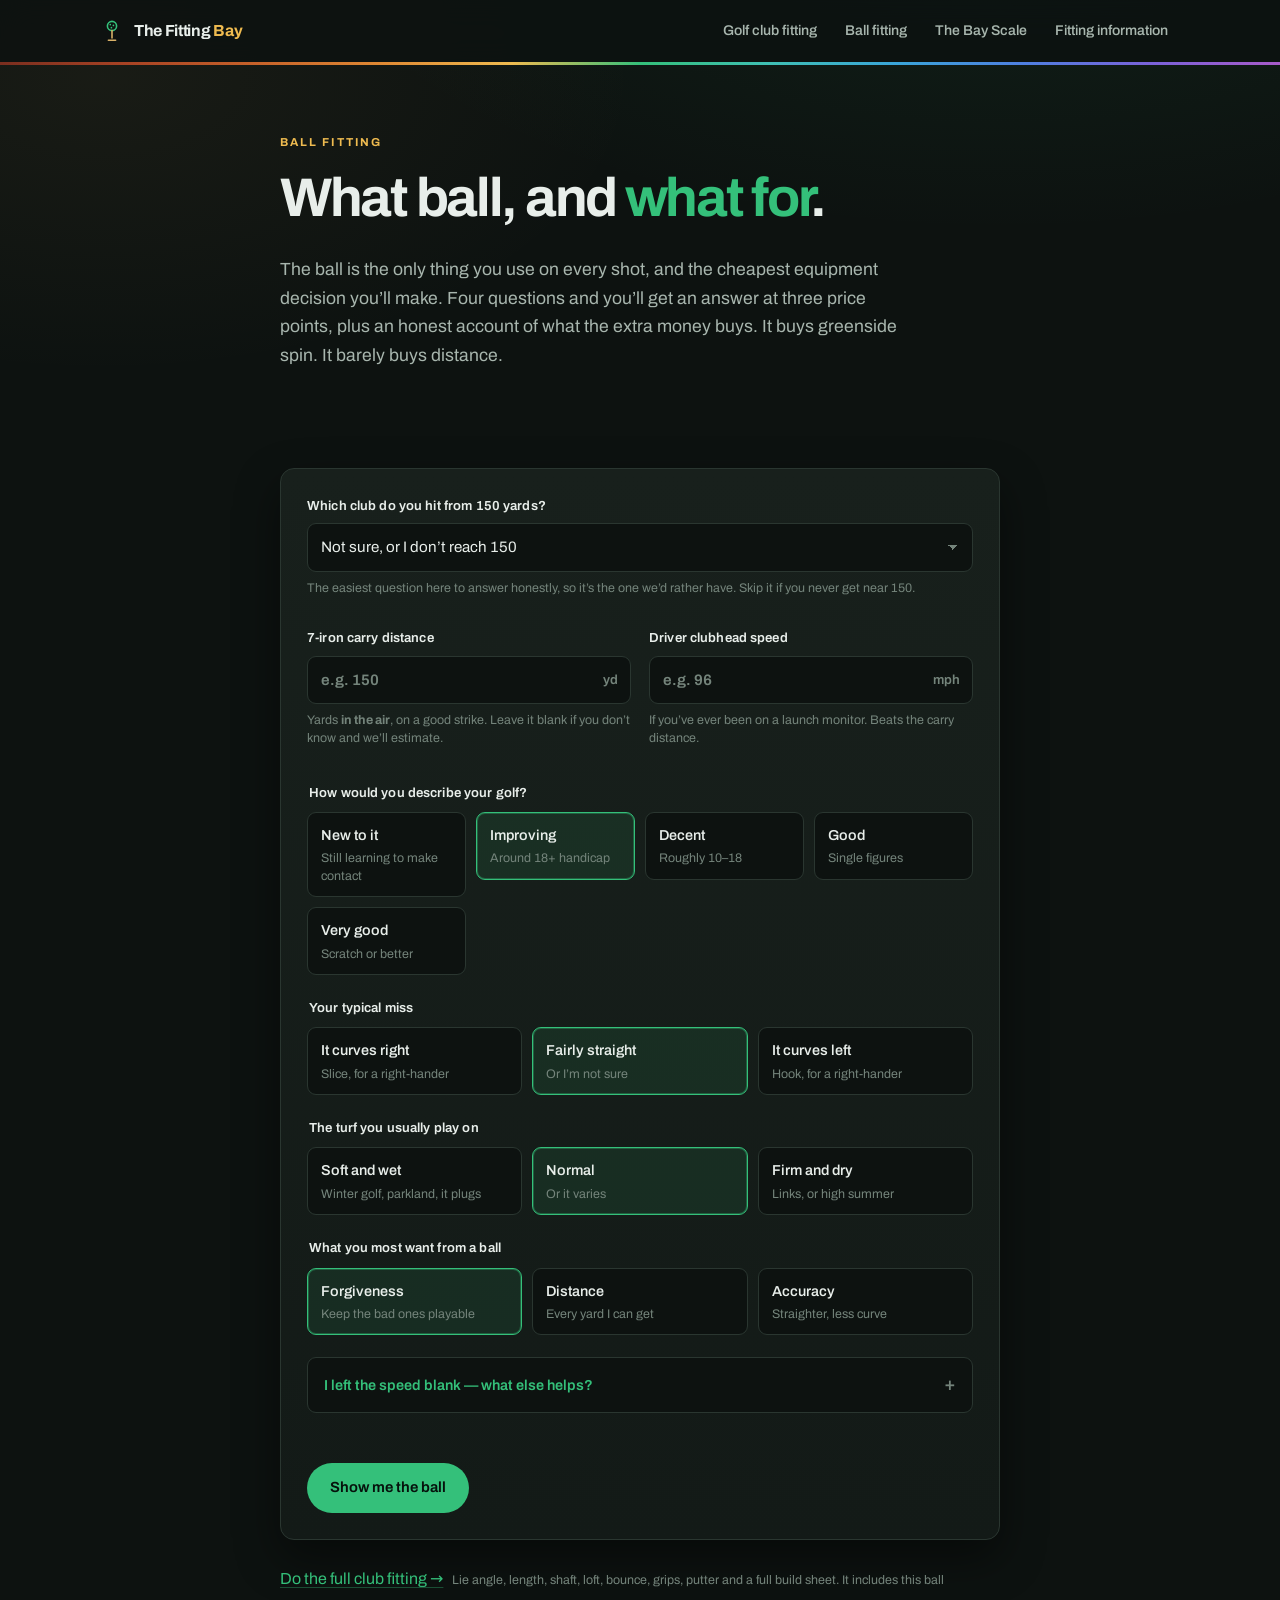
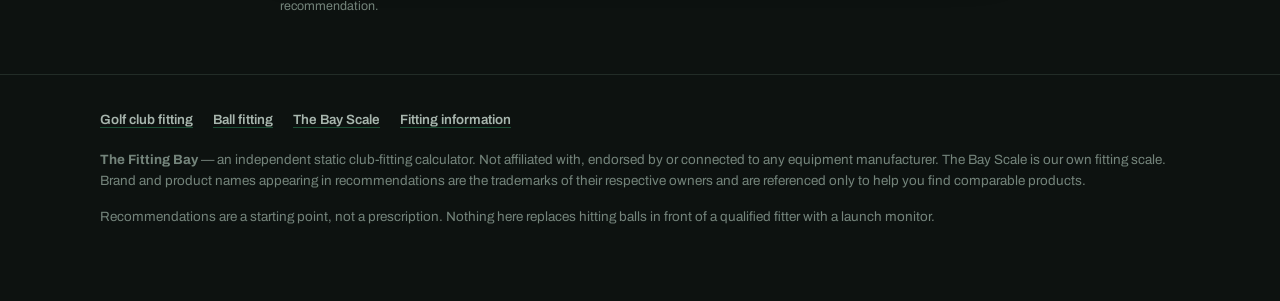
==== commit b3d490e2: "Recalibrate the speed model, and ask the question people can answer honestly RESEARCH. The 0.80 iron" ====
--- a/ball-fitting.html
+++ b/ball-fitting.html
@@ -63,6 +63,25 @@
         <form id="ballForm" novalidate>
 
           <div class="field-grid" style="margin-bottom:22px">
+            <div class="field field-wide">
+              <label for="bClub150">Which club do you hit from 150 yards?</label>
+              <select id="bClub150">
+                <option value="">Not sure, or I don&rsquo;t reach 150</option>
+                <option value="Driver">Driver</option>
+                <option value="3-wood">3-wood</option>
+                <option value="5-wood">5-wood</option>
+                <option value="Hybrid">Hybrid</option>
+                <option value="4-iron">4-iron</option>
+                <option value="5-iron">5-iron</option>
+                <option value="6-iron">6-iron</option>
+                <option value="7-iron">7-iron</option>
+                <option value="8-iron">8-iron</option>
+                <option value="9-iron">9-iron</option>
+                <option value="PW">Pitching wedge</option>
+              </select>
+              <p class="hint">The easiest question here to answer honestly, so it&rsquo;s the one we&rsquo;d rather
+                have. Skip it if you never get near 150.</p>
+            </div>
             <div class="field">
               <label for="bIronCarry">7-iron carry distance</label>
               <label class="unit-input"><input type="number" id="bIronCarry" min="40" max="230" step="1" placeholder="e.g. 150" inputmode="numeric"><span>yd</span></label>
@@ -167,7 +186,7 @@
   </div>
 </footer>
 
-<script src="js/fitting-engine.js?v=c2864dbc"></script>
-<script src="js/app.js?v=b000e24d"></script>
+<script src="js/fitting-engine.js?v=551c8d65"></script>
+<script src="js/app.js?v=28b7db62"></script>
 </body>
 </html>
